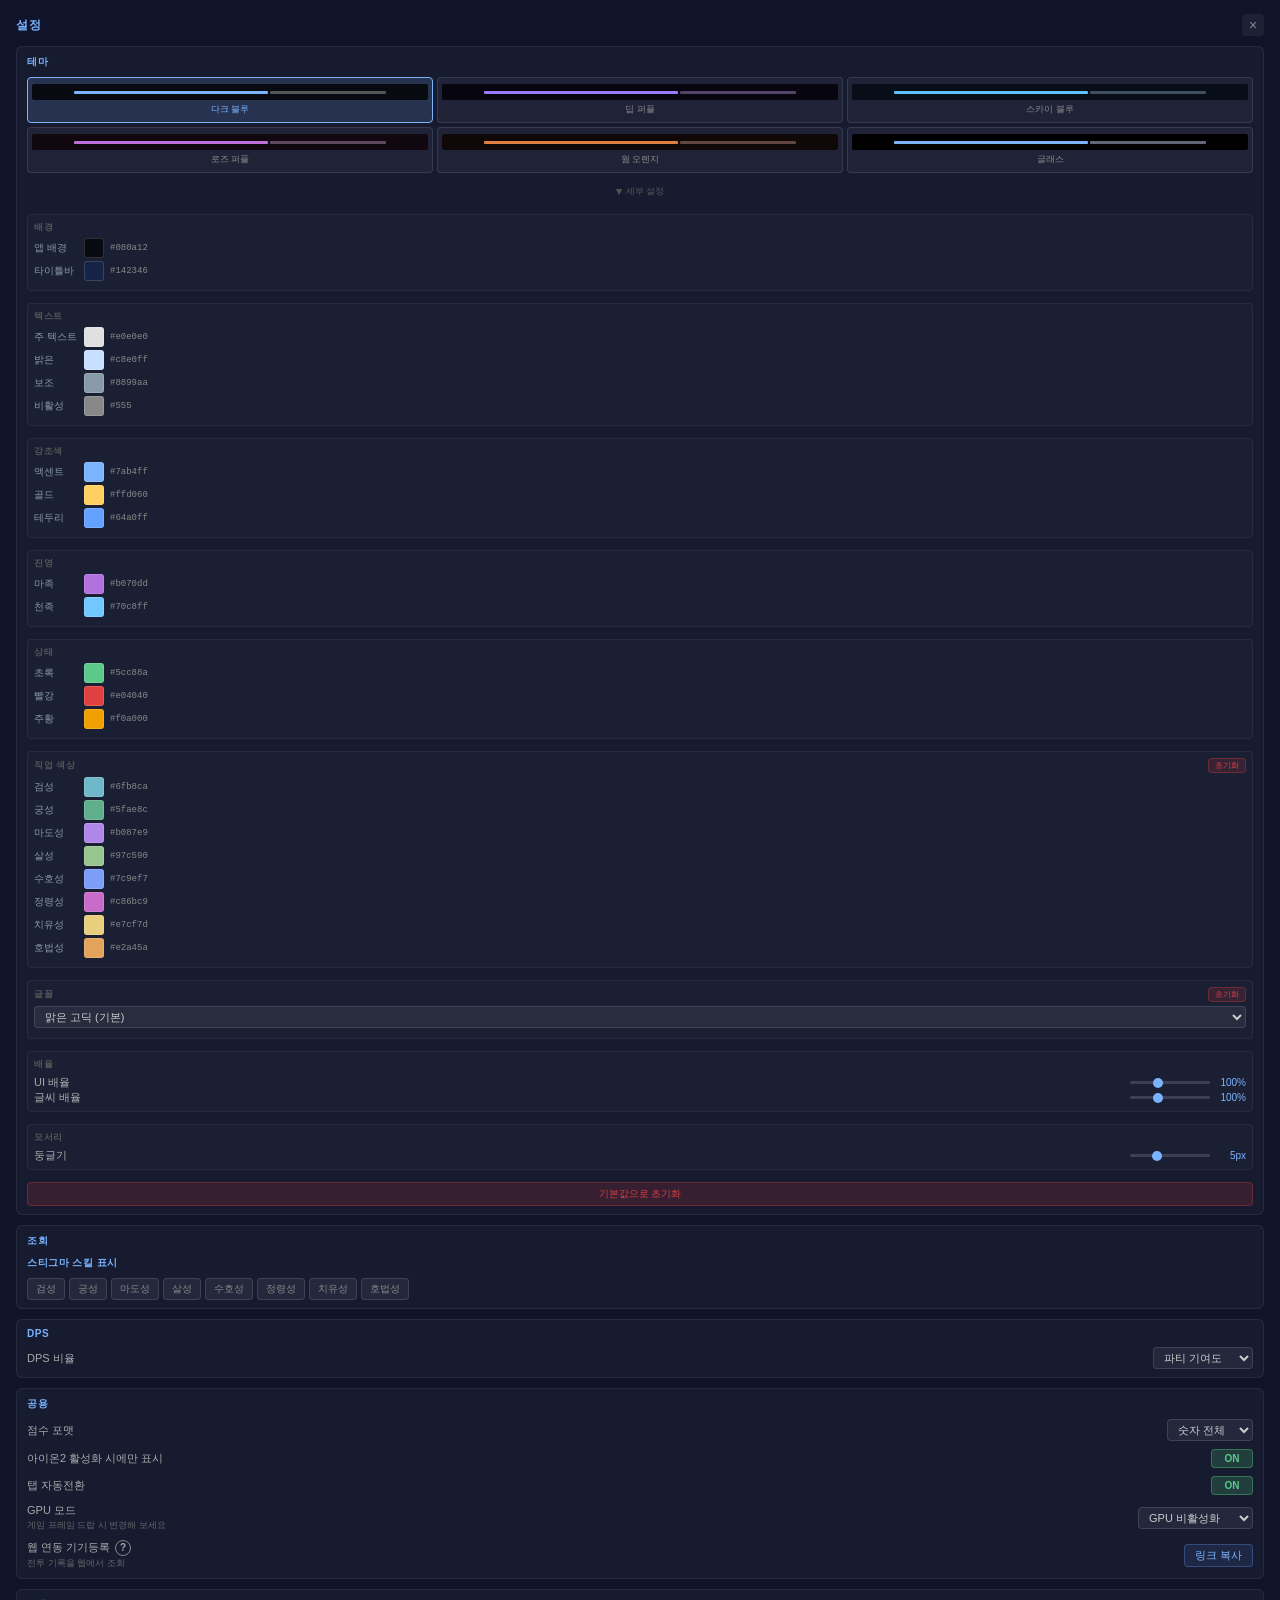
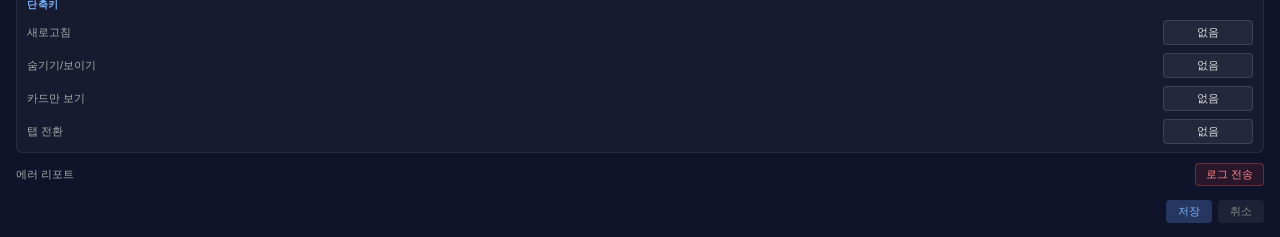
==== Aion2DPSViewer/settings.html @ 0a48ec15 "Initial commit: Aion2DPSViewer WinForms .NET 4.8 Aion 2 DPS Overlay Viewer converted from A2Viewer (" ====
<!DOCTYPE html>
<html>
<head>
<meta charset="utf-8">
<style>
@font-face { font-family: 'LINE Seed Sans KR'; font-weight: 400; src: url('https://a2viewer.local/fonts/LINESeedKR-Rg.woff2') format('woff2'); font-display: swap; }
@font-face { font-family: 'LINE Seed Sans KR'; font-weight: 700; src: url('https://a2viewer.local/fonts/LINESeedKR-Bd.woff2') format('woff2'); font-display: swap; }
@font-face { font-family: 'Orbit'; font-weight: 400; src: url('https://a2viewer.local/fonts/Orbit-Regular.woff2') format('woff2'); font-display: swap; }
@font-face { font-family: 'Gmarket Sans'; font-weight: 500; src: url('https://a2viewer.local/fonts/GmarketSans-Medium.woff2') format('woff2'); font-display: swap; }
@font-face { font-family: 'Gmarket Sans'; font-weight: 700; src: url('https://a2viewer.local/fonts/GmarketSans-Bold.woff2') format('woff2'); font-display: swap; }
* { margin: 0; padding: 0; box-sizing: border-box; }
html { font-size: 11px; }
body {
  font-family: 'Segoe UI', 'Malgun Gothic', sans-serif;
  font-size: 1rem;
  color: #ccc;
  background: #10142a;
  overflow-y: auto;
  overflow-x: hidden;
  user-select: none;
}
body::-webkit-scrollbar { width: 3px; }
body::-webkit-scrollbar-track { background: transparent; }
body::-webkit-scrollbar-thumb { background: rgba(100,160,255,0.25); border-radius: 2px; }

.container {
  padding: 14px 16px;
  display: flex;
  flex-direction: column;
  gap: 10px;
  min-height: 100vh;
}
.title-bar {
  display: flex;
  justify-content: space-between;
  align-items: center;
}
.title {
  font-size: 12px;
  font-weight: bold;
  color: #7ab4ff;
  letter-spacing: 1px;
}
.close-btn {
  width: 22px; height: 22px;
  border: none; border-radius: 4px;
  background: rgba(255,255,255,0.06);
  color: #888; font-size: 14px; line-height: 1;
  cursor: pointer; display: flex; align-items: center; justify-content: center;
}
.close-btn:hover { background: rgba(224,64,64,0.3); color: #e04040; }
.section {
  background: rgba(255, 255, 255, 0.03);
  border: 1px solid rgba(255, 255, 255, 0.07);
  border-radius: 6px;
  padding: 8px 10px;
  display: flex;
  flex-direction: column;
  gap: 8px;
}
.section-title {
  font-size: 10px;
  font-weight: bold;
  color: #7ab4ff;
  letter-spacing: 0.5px;
}
.row {
  display: flex;
  align-items: center;
  justify-content: space-between;
  gap: 8px;
}
.row label {
  font-size: 11px;
  color: #aaa;
  flex: 1;
  min-width: 0;
}
.hint {
  display: block;
  font-size: 9px;
  color: #666;
  margin-top: 1px;
}
select {
  background: rgba(255, 255, 255, 0.06);
  border: 1px solid rgba(255, 255, 255, 0.12);
  color: #ccc;
  font-size: 11px;
  padding: 3px 6px;
  border-radius: 4px;
  cursor: pointer;
  outline: none;
}
select option {
  background: #1e1e2e;
  color: #ccc;
}
.toggle-btn {
  background: rgba(255, 255, 255, 0.06);
  border: 1px solid rgba(255, 255, 255, 0.12);
  color: #666;
  font-size: 10px;
  font-weight: bold;
  padding: 3px 10px;
  border-radius: 4px;
  cursor: pointer;
  min-width: 42px;
  text-align: center;
  transition: all 0.15s;
}
.toggle-btn.on {
  background: rgba(80, 200, 120, 0.2);
  border-color: rgba(80, 200, 120, 0.4);
  color: #5cc88a;
}
.shortcut-btn {
  background: rgba(255, 255, 255, 0.06);
  border: 1px solid rgba(255, 255, 255, 0.12);
  color: #ddd;
  font-size: 11px;
  padding: 4px 10px;
  border-radius: 4px;
  cursor: pointer;
  min-width: 90px;
  text-align: center;
  transition: border-color 0.15s;
}
.shortcut-btn:hover { border-color: rgba(100, 160, 255, 0.4); }
.shortcut-btn.recording {
  border-color: #ffd060;
  color: #ffd060;
  animation: pulse 1s infinite;
}
@keyframes pulse {
  0%, 100% { opacity: 1; }
  50% { opacity: 0.6; }
}
.job-buttons {
  display: flex;
  flex-wrap: wrap;
  gap: 4px;
}
.job-btn {
  background: rgba(255, 255, 255, 0.06);
  border: 1px solid rgba(255, 255, 255, 0.12);
  color: #888;
  font-size: 10px;
  padding: 3px 8px;
  border-radius: 4px;
  cursor: pointer;
  transition: all 0.15s;
  position: relative;
}
.job-btn:hover { border-color: rgba(100, 160, 255, 0.3); color: #aaa; }
.job-btn.active { border-color: rgba(100, 160, 255, 0.5); color: #7ab4ff; background: rgba(100, 160, 255, 0.1); }
.job-btn.has-tracked { color: #aaa; }
.job-btn-count {
  font-size: 8px;
  background: rgba(100, 160, 255, 0.3);
  color: #7ab4ff;
  border-radius: 6px;
  padding: 0 4px;
  margin-left: 3px;
  font-weight: bold;
}
.modal-overlay {
  position: fixed;
  top: 0; left: 0; right: 0; bottom: 0;
  background: rgba(0, 0, 0, 0.6);
  display: flex;
  align-items: center;
  justify-content: center;
  z-index: 200;
}
.modal-overlay.hidden { display: none; }
.modal {
  background: #1a1a2e;
  border: 1px solid rgba(100, 160, 255, 0.25);
  border-radius: 8px;
  padding: 14px 16px;
  width: 260px;
  display: flex;
  flex-direction: column;
  gap: 10px;
}
.modal.report-modal {
  border-color: rgba(255, 100, 100, 0.25);
}
.modal-header {
  display: flex;
  align-items: center;
  justify-content: space-between;
}
.modal-title {
  font-size: 13px;
  font-weight: 600;
  color: #7ab4ff;
}
.modal.report-modal .modal-title { color: #f88; }
.modal-actions-top {
  display: flex;
  gap: 4px;
}
.skill-select-btn {
  background: rgba(255, 255, 255, 0.06);
  border: 1px solid rgba(255, 255, 255, 0.1);
  color: #888;
  font-size: 9px;
  padding: 1px 6px;
  border-radius: 3px;
  cursor: pointer;
  transition: all 0.15s;
}
.skill-select-btn:hover { border-color: rgba(100, 160, 255, 0.3); color: #aaa; }
.skill-list {
  display: flex;
  flex-direction: column;
  gap: 3px;
  max-height: 200px;
  overflow-y: auto;
}
.skill-list::-webkit-scrollbar { width: 3px; }
.skill-list::-webkit-scrollbar-thumb { background: rgba(100,160,255,0.25); border-radius: 2px; }
.skill-empty {
  font-size: 9px;
  color: #555;
  text-align: center;
  padding: 6px 0;
}
.skill-checkbox {
  display: flex;
  align-items: center;
  gap: 6px;
  font-size: 10px;
  color: #aaa;
  cursor: pointer;
}
.skill-checkbox input[type="checkbox"] {
  width: 12px;
  height: 12px;
  accent-color: #7ab4ff;
  cursor: pointer;
}
.modal-actions {
  display: flex;
  justify-content: flex-end;
  gap: 8px;
}
.modal-close-btn {
  padding: 5px 14px;
  border: 1px solid rgba(100, 160, 255, 0.2);
  border-radius: 4px;
  background: rgba(100, 160, 255, 0.1);
  color: #7ab4ff;
  font-size: 11px;
  cursor: pointer;
  transition: all 0.15s;
}
.modal-close-btn:hover { background: rgba(100, 160, 255, 0.2); color: #9ac4ff; }
.report-textarea {
  width: 100%;
  padding: 8px;
  border: 1px solid rgba(255, 255, 255, 0.15);
  border-radius: 4px;
  background: rgba(0, 0, 0, 0.3);
  color: #ccc;
  font-size: 11px;
  font-family: inherit;
  resize: vertical;
  min-height: 60px;
  max-height: 120px;
  box-sizing: border-box;
}
.report-textarea::placeholder { color: #666; }
.report-textarea:focus { outline: none; border-color: rgba(255, 100, 100, 0.4); }
.report-send-btn {
  padding: 5px 14px;
  border: 1px solid rgba(255, 100, 100, 0.3);
  border-radius: 4px;
  background: rgba(255, 60, 60, 0.15);
  color: #f88;
  font-size: 11px;
  cursor: pointer;
  transition: all 0.15s;
}
.report-send-btn:hover { background: rgba(255, 60, 60, 0.3); color: #faa; }
.report-send-btn:disabled { opacity: 0.5; cursor: default; }
.report-cancel-btn {
  padding: 5px 14px;
  border: 1px solid rgba(255, 255, 255, 0.1);
  border-radius: 4px;
  background: rgba(255, 255, 255, 0.05);
  color: #888;
  font-size: 11px;
  cursor: pointer;
  transition: all 0.15s;
}
.report-cancel-btn:hover { background: rgba(255, 255, 255, 0.12); color: #aaa; }
.report-btn {
  padding: 3px 10px;
  border: 1px solid rgba(255, 100, 100, 0.3);
  border-radius: 4px;
  background: rgba(255, 60, 60, 0.1);
  color: #f88;
  font-size: 11px;
  cursor: pointer;
  transition: all 0.15s;
}
.report-btn:hover { background: rgba(255, 60, 60, 0.25); color: #faa; }
.link-btn {
  padding: 3px 10px;
  border: 1px solid rgba(100, 160, 255, 0.3);
  border-radius: 4px;
  background: rgba(100, 160, 255, 0.1);
  color: #7ab4ff;
  font-size: 11px;
  cursor: pointer;
  transition: all 0.15s;
}
.link-btn:hover { background: rgba(100, 160, 255, 0.2); }
.guide-btn {
  display: inline-flex;
  align-items: center;
  justify-content: center;
  width: 16px;
  height: 16px;
  border-radius: 50%;
  border: 1px solid #888;
  background: transparent;
  color: #aaa;
  font-size: 10px;
  font-weight: bold;
  cursor: pointer;
  margin-left: 5px;
  padding: 0;
  line-height: 1;
  vertical-align: middle;
}
.guide-btn:hover { color: #ccc; border-color: #aaa; }
.scale-control {
  display: flex;
  align-items: center;
  gap: 6px;
}
.scale-slider {
  -webkit-appearance: none;
  width: 80px;
  height: 3px;
  background: rgba(255,255,255,0.15);
  border-radius: 2px;
  outline: none;
  cursor: pointer;
}
.scale-slider::-webkit-slider-thumb {
  -webkit-appearance: none;
  width: 10px;
  height: 10px;
  border-radius: 50%;
  background: #7ab4ff;
  cursor: pointer;
}
.scale-slider::-webkit-slider-thumb:hover { background: #a0cbff; }
.scale-value {
  font-size: 10px;
  color: #7ab4ff;
  min-width: 30px;
  text-align: right;
}
/* ── 테마 ── */
.theme-grid { display: grid; grid-template-columns: repeat(3,1fr); gap: 4px; }
.theme-card {
  padding: 6px 4px; border-radius: 4px; cursor: pointer;
  border: 1px solid rgba(255,255,255,0.1);
  background: rgba(255,255,255,0.04);
  display: flex; flex-direction: column; align-items: center; gap: 3px;
  transition: all 0.15s;
}
.theme-card.active { border-color: #7ab4ff; background: rgba(122,180,255,0.15); }
.theme-preview {
  width: 100%; height: 16px; border-radius: 2px;
  display: flex; align-items: center; justify-content: center; gap: 2px; padding: 0 4px;
}
.theme-name { font-size: 9px; }
.theme-detail-toggle {
  width: 100%; padding: 4px 0; background: none; border: none;
  color: #555; font-size: 9px; cursor: pointer;
  display: flex; align-items: center; justify-content: center; gap: 4px;
}
.theme-detail { display: flex; flex-direction: column; gap: 6px; margin-top: 4px; }
.theme-detail.hidden { display: none; }
.theme-sub {
  background: rgba(255,255,255,0.02); border: 1px solid rgba(255,255,255,0.05);
  border-radius: 4px; padding: 6px 6px; margin-bottom: 6px;
}
.theme-sub-title { font-size: 9px; color: #555; font-weight: 600; margin-bottom: 4px; text-transform: uppercase; letter-spacing: 0.5px; }
.color-row { display: flex; align-items: center; gap: 6px; margin-bottom: 3px; }
.color-row .cr-label { font-size: 10px; color: #8899aa; min-width: 44px; flex-shrink: 0; }
.cr-swatch {
  width: 20px; height: 20px; border: 1px solid rgba(255,255,255,0.15);
  border-radius: 3px; cursor: pointer; flex-shrink: 0;
}
.color-row .cr-hex {
  flex: 1; min-width: 0; font-size: 9px; font-family: monospace;
  color: #888; overflow: hidden; text-overflow: ellipsis; white-space: nowrap;
}
/* 커스텀 컬러피커 모달 */
.cp-overlay {
  position: fixed; inset: 0; z-index: 10000;
  background: rgba(0,0,0,0.5); display: flex; align-items: center; justify-content: center;
}
.cp-modal {
  background: #1a1e30; border: 1px solid rgba(255,255,255,0.15);
  border-radius: 8px; padding: 12px; width: 220px;
}
.cp-sv-area {
  position: relative; width: 100%; height: 140px; border-radius: 4px; cursor: crosshair;
  margin-bottom: 8px; overflow: hidden;
}
.cp-sv-area .cp-white { position:absolute;inset:0;background:linear-gradient(to right,#fff,transparent); }
.cp-sv-area .cp-black { position:absolute;inset:0;background:linear-gradient(to top,#000,transparent); }
.cp-sv-cursor {
  position: absolute; width: 10px; height: 10px; border: 2px solid #fff;
  border-radius: 50%; box-shadow: 0 0 2px rgba(0,0,0,0.8);
  pointer-events: none; transform: translate(-50%,-50%);
}
.cp-hue-bar {
  width: 100%; height: 14px; border-radius: 3px; cursor: crosshair; margin-bottom: 8px;
  background: linear-gradient(to right,#f00,#ff0,#0f0,#0ff,#00f,#f0f,#f00);
}
.cp-hue-bar .cp-hue-cursor {
  position: relative; width: 4px; height: 100%; background: #fff;
  border: 1px solid #333; border-radius: 1px; pointer-events: none; top: 0;
}
.cp-bottom { display: flex; gap: 6px; align-items: center; margin-bottom: 8px; }
.cp-preview { width: 28px; height: 28px; border-radius: 4px; border: 1px solid rgba(255,255,255,0.15); flex-shrink: 0; }
.cp-hex {
  flex: 1; font-size: 12px; font-family: monospace; padding: 4px 6px;
  background: rgba(0,0,0,0.3); border: 1px solid rgba(255,255,255,0.1);
  border-radius: 4px; color: #ccc; outline: none;
}
.cp-actions { display: flex; gap: 6px; }
.cp-actions button { flex: 1; padding: 5px 0; border: none; border-radius: 4px; font-size: 11px; cursor: pointer; }
.cp-save { background: rgba(100,160,255,0.25); color: #7ab4ff; }
.cp-save:hover { background: rgba(100,160,255,0.4); }
.cp-cancel { background: rgba(255,255,255,0.06); color: #888; }
.cp-cancel:hover { background: rgba(255,255,255,0.12); }
.theme-reset-btn {
  padding: 4px 8px; font-size: 10px; cursor: pointer;
  background: rgba(224,64,64,0.15); border: 1px solid rgba(224,64,64,0.3);
  border-radius: 4px; color: #e04040;
}
.actions {
  display: flex;
  gap: 6px;
  justify-content: flex-end;
  margin-top: 4px;
}
.save-btn {
  font-size: 11px;
  padding: 4px 12px;
  border-radius: 4px;
  border: none;
  cursor: pointer;
  background: rgba(100, 160, 255, 0.25);
  color: #7ab4ff;
}
.save-btn:hover { background: rgba(100, 160, 255, 0.4); }
.cancel-btn {
  font-size: 11px;
  padding: 4px 12px;
  border-radius: 4px;
  border: none;
  cursor: pointer;
  background: rgba(255, 255, 255, 0.06);
  color: #888;
}
.cancel-btn:hover { background: rgba(255, 255, 255, 0.12); color: #aaa; }
</style>
</head>
<body>
<div class="container">
  <div class="title-bar">
    <div class="title">설정</div>
    <button class="close-btn" onclick="cancel()" title="닫기">&times;</button>
  </div>

  <!-- 테마 -->
  <div class="section">
    <div class="section-title">테마</div>
    <div class="theme-grid" id="themeGrid"></div>
    <button class="theme-detail-toggle" onclick="toggleThemeDetail()">
      <span id="themeDetailArrow" style="font-size:8px;transform:rotate(90deg);display:inline-block">▶</span> 세부 설정
    </button>
    <div class="theme-detail" id="themeDetail"></div>
  </div>

  <!-- 조회 -->
  <div class="section">
    <div class="section-title">조회</div>
    <div class="section-title">스티그마 스킬 표시</div>
    <div class="job-buttons" id="jobButtons"></div>
  </div>

  <!-- DPS -->
  <div class="section">
    <div class="section-title">DPS</div>
    <div class="row">
      <label>DPS 비율</label>
      <select id="dpsPercentMode">
        <option value="party">파티 기여도</option>
        <option value="boss">보스 HP 대비</option>
      </select>
    </div>
  </div>

  <!-- 공용 -->
  <div class="section">
    <div class="section-title">공용</div>
    <div class="row">
      <label>점수 포맷</label>
      <select id="scoreFormat">
        <option value="full">숫자 전체</option>
        <option value="short">축약 (K/M)</option>
      </select>
    </div>
    <div class="row">
      <label>아이온2 활성화 시에만 표시</label>
      <button class="toggle-btn" id="overlayOnly" onclick="toggleOverlayOnly()">OFF</button>
    </div>
    <div class="row">
      <label>탭 자동전환</label>
      <button class="toggle-btn" id="autoTabSwitch" onclick="toggleAutoTab()">OFF</button>
    </div>
    <div class="row">
      <label>GPU 모드<span class="hint">게임 프레임 드랍 시 변경해 보세요</span></label>
      <select id="gpuMode" onchange="changeGpuMode(this.value)">
        <option value="off">GPU 비활성화</option>
        <option value="compositing-off">합성만 비활성화</option>
        <option value="on">GPU 가속 사용</option>
      </select>
    </div>
    <div class="row">
      <label>웹 연동 기기등록<button class="guide-btn" onclick="window.open('https://a2viewer.co.kr/guide','_blank')">?</button><span class="hint">전투 기록을 웹에서 조회</span></label>
      <button class="link-btn" id="copyLinkBtn" onclick="copyLink()">링크 복사</button>
    </div>
  </div>

  <!-- 단축키 -->
  <div class="section">
    <div class="section-title">단축키</div>
    <div class="row">
      <label>새로고침</label>
      <button class="shortcut-btn" id="shortcutRefresh" onclick="startRecording('refresh')">없음</button>
    </div>
    <div class="row">
      <label>숨기기/보이기</label>
      <button class="shortcut-btn" id="shortcutToggle" onclick="startRecording('toggle')">없음</button>
    </div>
    <div class="row">
      <label>카드만 보기</label>
      <button class="shortcut-btn" id="shortcutCompact" onclick="startRecording('compact')">없음</button>
    </div>
    <div class="row">
      <label>탭 전환</label>
      <button class="shortcut-btn" id="shortcutSwitchTab" onclick="startRecording('switchTab')">없음</button>
    </div>
  </div>

  <div class="row">
    <label>에러 리포트</label>
    <button class="report-btn" onclick="showReportModal()">로그 전송</button>
  </div>

  <div class="actions">
    <button class="save-btn" onclick="save()">저장</button>
    <button class="cancel-btn" onclick="cancel()">취소</button>
  </div>
</div>

<!-- 스킬 모달 -->
<div class="modal-overlay hidden" id="skillOverlay" onclick="closeSkillModal()">
  <div class="modal" onclick="event.stopPropagation()">
    <div class="modal-header">
      <div class="modal-title" id="skillModalTitle"></div>
      <div class="modal-actions-top" id="skillModalTopActions"></div>
    </div>
    <div class="skill-list" id="skillList"></div>
    <div class="modal-actions">
      <button class="modal-close-btn" onclick="closeSkillModal()">닫기</button>
    </div>
  </div>
</div>

<!-- 에러 리포트 모달 -->
<div class="modal-overlay hidden" id="reportOverlay" onclick="closeReportModal()">
  <div class="modal report-modal" onclick="event.stopPropagation()">
    <div class="modal-title">에러 리포트</div>
    <textarea class="report-textarea" id="reportText" placeholder="증상을 입력하세요 (선택사항)" rows="4"></textarea>
    <div class="modal-actions">
      <button class="report-send-btn" id="reportSendBtn" onclick="sendReport()">전송</button>
      <button class="report-cancel-btn" onclick="closeReportModal()">취소</button>
    </div>
  </div>
</div>

<script>
const MODIFIER_KEYS = new Set(['Control', 'Alt', 'Shift', 'Meta']);
const ALL_JOBS = ['검성','궁성','마도성','살성','수호성','정령성','치유성','호법성'];

// State
const S = window.__SETTINGS__ || {};
let state = {
  refresh: (S.shortcuts||{}).refresh || '',
  toggle: (S.shortcuts||{}).toggle || '',
  compact: (S.shortcuts||{}).compact || '',
  switchTab: (S.shortcuts||{}).switchTab || '',
  overlayOnly: S.overlayOnly ?? true,
  textScale: S.textScale ?? 100,
  fontScale: S.fontScale ?? 100,
  trackedSkills: S.trackedSkills ? JSON.parse(JSON.stringify(S.trackedSkills)) : {},
  autoTabSwitch: S.autoTabSwitch ?? true,
  uploaderId: S.uploaderId || '',
  dpsPercentMode: S.dpsPercentMode || 'party',
  scoreFormat: S.scoreFormat || 'full',
  dpsTimeMode: 'wallclock',
  gpuMode: S.gpuMode || 'off',
};
const knownDpSkills = S.knownDpSkills || {};
let recording = null;
let popupJob = null;

function msg(obj) {
  window.chrome.webview.postMessage(JSON.stringify(obj));
}

// Init UI
function init() {
  // selects
  document.getElementById('dpsPercentMode').value = state.dpsPercentMode;
  document.getElementById('scoreFormat').value = state.scoreFormat;

  // toggles
  updateToggle('overlayOnly', state.overlayOnly);
  updateToggle('autoTabSwitch', state.autoTabSwitch);
  document.getElementById('gpuMode').value = state.gpuMode;

  // scale — 테마 세부설정 패널에서 렌더링됨 (renderThemeDetail)

  // shortcuts
  updateShortcutBtn('shortcutRefresh', state.refresh);
  updateShortcutBtn('shortcutToggle', state.toggle);
  updateShortcutBtn('shortcutCompact', state.compact);
  updateShortcutBtn('shortcutSwitchTab', state.switchTab);

  // job buttons
  renderJobButtons();

  // event listeners
  document.getElementById('dpsPercentMode').onchange = function() { state.dpsPercentMode = this.value; };
  document.getElementById('scoreFormat').onchange = function() { state.scoreFormat = this.value; };
  // textScale/fontScale oninput — 테마 세부설정 패널에서 인라인 처리
}

function updateToggle(id, on) {
  var el = document.getElementById(id);
  el.textContent = on ? 'ON' : 'OFF';
  el.className = 'toggle-btn' + (on ? ' on' : '');
}

function toggleOverlayOnly() {
  state.overlayOnly = !state.overlayOnly;
  updateToggle('overlayOnly', state.overlayOnly);
}
function toggleAutoTab() {
  state.autoTabSwitch = !state.autoTabSwitch;
  updateToggle('autoTabSwitch', state.autoTabSwitch);
}
function changeGpuMode(val) {
  state.gpuMode = val;
}

function copyLink() {
  if (!state.uploaderId) return;
  var url = 'https://a2viewer.co.kr/link#uid=' + state.uploaderId;
  msg({type:'copy-to-clipboard', data: url});
  var btn = document.getElementById('copyLinkBtn');
  btn.textContent = '복사됨!';
  setTimeout(function() { btn.textContent = '링크 복사'; }, 2000);
}

// Shortcuts
function updateShortcutBtn(id, value) {
  var el = document.getElementById(id);
  el.textContent = value || '없음';
  el.className = 'shortcut-btn';
}

function startRecording(key) {
  if (recording === key) {
    recording = null;
    var map = {refresh:'shortcutRefresh', toggle:'shortcutToggle', compact:'shortcutCompact', switchTab:'shortcutSwitchTab'};
    var el = document.getElementById(map[key]);
    el.textContent = state[key] || '없음';
    el.className = 'shortcut-btn';
    msg({type:'resume-shortcuts'});
    return;
  }
  // stop previous
  if (recording) {
    var prevMap = {refresh:'shortcutRefresh', toggle:'shortcutToggle', compact:'shortcutCompact', switchTab:'shortcutSwitchTab'};
    var prev = document.getElementById(prevMap[recording]);
    prev.textContent = state[recording] || '없음';
    prev.className = 'shortcut-btn';
  }
  recording = key;
  msg({type:'suspend-shortcuts'});
  var map2 = {refresh:'shortcutRefresh', toggle:'shortcutToggle', compact:'shortcutCompact', switchTab:'shortcutSwitchTab'};
  var el2 = document.getElementById(map2[key]);
  el2.textContent = '키 입력… (ESC=해제)';
  el2.className = 'shortcut-btn recording';
}

document.addEventListener('keydown', function(e) {
  if (!recording) return;
  e.preventDefault();
  e.stopPropagation();

  if (e.key === 'Escape' && !e.ctrlKey && !e.altKey && !e.shiftKey) {
    state[recording] = '';
    var map = {refresh:'shortcutRefresh', toggle:'shortcutToggle', compact:'shortcutCompact', switchTab:'shortcutSwitchTab'};
    updateShortcutBtn(map[recording], '');
    recording = null;
    msg({type:'resume-shortcuts'});
    return;
  }

  if (MODIFIER_KEYS.has(e.key)) return;

  var parts = [];
  if (e.ctrlKey) parts.push('Ctrl');
  if (e.altKey) parts.push('Alt');
  if (e.shiftKey) parts.push('Shift');

  var key = e.key;
  if (key === ' ') key = 'Space';
  else if (key === 'Enter') key = 'Return';
  else if (key.startsWith('Arrow')) key = key.replace('Arrow', '');
  else if (key.length === 1) key = key.toUpperCase();
  parts.push(key);
  var accel = parts.join('+');

  state[recording] = accel;
  var map2 = {refresh:'shortcutRefresh', toggle:'shortcutToggle', compact:'shortcutCompact', switchTab:'shortcutSwitchTab'};
  updateShortcutBtn(map2[recording], accel);
  recording = null;
  msg({type:'resume-shortcuts'});
}, true);

// Job buttons & skill modal
function renderJobButtons() {
  var cont = document.getElementById('jobButtons');
  cont.innerHTML = '';
  ALL_JOBS.forEach(function(job) {
    var btn = document.createElement('button');
    var count = (state.trackedSkills[job] || []).length;
    btn.className = 'job-btn' + (count > 0 ? ' has-tracked' : '');
    btn.innerHTML = esc(job) + (count > 0 ? '<span class="job-btn-count">' + count + '</span>' : '');
    btn.onclick = function() { openSkillModal(job); };
    cont.appendChild(btn);
  });
}

function openSkillModal(job) {
  popupJob = job;
  document.getElementById('skillModalTitle').textContent = job + ' 스티그마';
  var skills = knownDpSkills[job] || [];
  var topActions = document.getElementById('skillModalTopActions');
  if (skills.length > 0) {
    topActions.innerHTML = '<button class="skill-select-btn" onclick="selectAll()">전체선택</button><button class="skill-select-btn" onclick="deselectAll()">전체해제</button>';
  } else {
    topActions.innerHTML = '';
  }
  renderSkillList();
  document.getElementById('skillOverlay').className = 'modal-overlay';
}

function closeSkillModal() {
  popupJob = null;
  document.getElementById('skillOverlay').className = 'modal-overlay hidden';
  renderJobButtons();
}

function renderSkillList() {
  var list = document.getElementById('skillList');
  var skills = knownDpSkills[popupJob] || [];
  if (skills.length === 0) {
    list.innerHTML = '<div class="skill-empty">해당 직업 캐릭터 조회 시 스킬이 자동 등록됩니다</div>';
    return;
  }
  var tracked = state.trackedSkills[popupJob] || [];
  list.innerHTML = '';
  skills.forEach(function(sk) {
    var lbl = document.createElement('label');
    lbl.className = 'skill-checkbox';
    var cb = document.createElement('input');
    cb.type = 'checkbox';
    cb.checked = tracked.indexOf(sk) >= 0;
    cb.addEventListener('change', function() { toggleSkill(sk); });
    var sp = document.createElement('span');
    sp.textContent = sk;
    lbl.appendChild(cb);
    lbl.appendChild(sp);
    list.appendChild(lbl);
  });
}

function toggleSkill(name) {
  if (!popupJob) return;
  var arr = state.trackedSkills[popupJob] || [];
  var idx = arr.indexOf(name);
  if (idx >= 0) arr.splice(idx, 1);
  else arr.push(name);
  state.trackedSkills[popupJob] = arr;
}

function selectAll() {
  if (!popupJob) return;
  state.trackedSkills[popupJob] = (knownDpSkills[popupJob] || []).slice();
  renderSkillList();
}
function deselectAll() {
  if (!popupJob) return;
  state.trackedSkills[popupJob] = [];
  renderSkillList();
}

// Report modal
function showReportModal() {
  document.getElementById('reportText').value = '';
  document.getElementById('reportSendBtn').textContent = '전송';
  document.getElementById('reportSendBtn').disabled = false;
  document.getElementById('reportOverlay').className = 'modal-overlay';
}
function closeReportModal() {
  document.getElementById('reportOverlay').className = 'modal-overlay hidden';
}
function sendReport() {
  var btn = document.getElementById('reportSendBtn');
  btn.textContent = '전송 중...';
  btn.disabled = true;
  var text = document.getElementById('reportText').value.trim();
  msg({type:'send-error-report', data: text || null});
  setTimeout(function() {
    btn.textContent = '전송 완료';
    setTimeout(function() { closeReportModal(); }, 1000);
  }, 1500);
}

// Save / Cancel
function save() {
  msg({
    type: 'settings-save',
    data: {
      refresh: state.refresh,
      toggle: state.toggle,
      compact: state.compact,
      switchTab: state.switchTab,
      overlayOnly: state.overlayOnly,
      textScale: state.textScale,
      fontScale: state.fontScale,
      trackedSkills: state.trackedSkills,
      showParty: true,
      showSelf: true,
      autoTabSwitch: state.autoTabSwitch,
      dpsPercentMode: state.dpsPercentMode,
      scoreFormat: state.scoreFormat,
      dpsTimeMode: state.dpsTimeMode,
      gpuMode: state.gpuMode,
    }
  });
}
function cancel() {
  msg({type:'settings-close'});
}

function esc(s) {
  var d = document.createElement('div');
  d.textContent = s;
  return d.innerHTML;
}

// ═══════════════════════════════════════════
// 테마 시스템
// ═══════════════════════════════════════════
var THEME_STORAGE = 'a2viewer-overlay-theme';
var THEME_PRESETS = {
  midnight: { name:'다크 블루', vars:{'--bg-app-rgb':'8, 10, 18','--bg-titlebar-rgb':'20, 35, 70','--accent':'#7ab4ff','--accent-dim':'#5a8abf','--accent-rgb':'122, 180, 255','--text-primary':'#e0e0e0','--text-bright':'#c8e0ff','--text-secondary':'#8899aa','--text-muted':'#555','--gold':'#ffd060','--gold-rgb':'255, 208, 96','--name-asmo':'#b070dd','--name-elyos':'#70c8ff','--border-accent-rgb':'100, 160, 255','--green':'#5cc88a','--green-rgb':'80, 200, 120','--red':'#e04040','--red-rgb':'224, 64, 64','--orange':'#f0a000','--border-radius':'5px'}},
  abyss: { name:'딥 퍼플', vars:{'--bg-app-rgb':'6, 5, 16','--bg-titlebar-rgb':'30, 20, 55','--accent':'#9b7aff','--accent-dim':'#7a5abf','--accent-rgb':'155, 122, 255','--text-primary':'#d8d0e8','--text-bright':'#d0c0f0','--text-secondary':'#8878aa','--text-muted':'#504568','--gold':'#e0c060','--gold-rgb':'224, 192, 96','--name-asmo':'#c080ee','--name-elyos':'#80a8ff','--border-accent-rgb':'120, 100, 220','--green':'#60c890','--green-rgb':'96, 200, 144','--red':'#d04050','--red-rgb':'208, 64, 80','--orange':'#d0a020','--border-radius':'5px'}},
  deva: { name:'스카이 블루', vars:{'--bg-app-rgb':'8, 14, 24','--bg-titlebar-rgb':'15, 30, 60','--accent':'#60c0ff','--accent-dim':'#4090c0','--accent-rgb':'96, 192, 255','--text-primary':'#d0e0f0','--text-bright':'#c0d8ff','--text-secondary':'#7090b0','--text-muted':'#405060','--gold':'#f0d060','--gold-rgb':'240, 208, 96','--name-asmo':'#a070c8','--name-elyos':'#80d0ff','--border-accent-rgb':'80, 150, 240','--green':'#50c880','--green-rgb':'80, 200, 128','--red':'#e05050','--red-rgb':'224, 80, 80','--orange':'#e0a030','--border-radius':'5px'}},
  asmodian: { name:'로즈 퍼플', vars:{'--bg-app-rgb':'16, 8, 14','--bg-titlebar-rgb':'40, 18, 35','--accent':'#c070dd','--accent-dim':'#9050a0','--accent-rgb':'192, 112, 221','--text-primary':'#e0d0e0','--text-bright':'#e0c8f0','--text-secondary':'#a080a0','--text-muted':'#604860','--gold':'#e0c060','--gold-rgb':'224, 192, 96','--name-asmo':'#d080f0','--name-elyos':'#70b0e0','--border-accent-rgb':'160, 100, 180','--green':'#60c880','--green-rgb':'96, 200, 128','--red':'#e04050','--red-rgb':'224, 64, 80','--orange':'#d09030','--border-radius':'5px'}},
  flame: { name:'웜 오렌지', vars:{'--bg-app-rgb':'16, 8, 6','--bg-titlebar-rgb':'50, 25, 15','--accent':'#e08040','--accent-dim':'#b06030','--accent-rgb':'224, 128, 64','--text-primary':'#f0e0d0','--text-bright':'#ffe0c0','--text-secondary':'#a08070','--text-muted':'#604840','--gold':'#ffc040','--gold-rgb':'255, 192, 64','--name-asmo':'#c080c0','--name-elyos':'#70b0d0','--border-accent-rgb':'200, 120, 60','--green':'#70c070','--green-rgb':'112, 192, 112','--red':'#e05040','--red-rgb':'224, 80, 64','--orange':'#f0a030','--border-radius':'5px'}},
  glass: { name:'글래스', vars:{'--bg-app-rgb':'0, 0, 0','--bg-titlebar-rgb':'0, 0, 0','--accent':'#7ab4ff','--accent-dim':'#5a8abf','--accent-rgb':'122, 180, 255','--text-primary':'#ffffff','--text-bright':'#e0f0ff','--text-secondary':'#a0a8b8','--text-muted':'#606878','--gold':'#ffd060','--gold-rgb':'255, 208, 96','--name-asmo':'#c080ee','--name-elyos':'#80d0ff','--border-accent-rgb':'100, 160, 255','--green':'#60d080','--green-rgb':'96, 208, 128','--red':'#f05050','--red-rgb':'240, 80, 80','--orange':'#f0a000','--border-radius':'8px'}}
};
var PRESET_KEYS = Object.keys(THEME_PRESETS);
var DEFAULT_JOB_COLORS = {'검성':'#6fb8ca','궁성':'#5fae8c','마도성':'#b087e9','살성':'#97c590','수호성':'#7c9ef7','정령성':'#c86bc9','치유성':'#e7cf7d','호법성':'#e2a45a'};
var FONT_OPTIONS = [
  {v:"'Malgun Gothic', 'Segoe UI', sans-serif", l:'맑은 고딕 (기본)'},
  {v:"'LINE Seed Sans KR', sans-serif", l:'LINE Seed Sans'},
  {v:"'Orbit', sans-serif", l:'Orbit'},
  {v:"'Gmarket Sans', sans-serif", l:'Gmarket Sans'},
  {v:"'Pretendard', 'Malgun Gothic', sans-serif", l:'Pretendard'},
  {v:"'Noto Sans KR', sans-serif", l:'Noto Sans KR'},
  {v:"system-ui, sans-serif", l:'시스템 기본'}
];
var PALETTE = [
  '#e04040','#e06040','#e08040','#e0a040','#e0c040','#e0e040',
  '#80e040','#40e040','#40e080','#40e0c0','#40c0e0','#4080e0',
  '#4040e0','#6040e0','#8040e0','#a040e0','#c040e0','#e040c0',
  '#ffffff','#cccccc','#999999','#666666','#333333','#000000',
  '#7ab4ff','#ffd060','#5cc88a','#b070dd','#70c8ff','#e2a45a'
];

var themeState = {preset:'midnight', customVars:{}, jobColors:JSON.parse(JSON.stringify(DEFAULT_JOB_COLORS)), fontFamily:FONT_OPTIONS[0].v};
// C#에서 주입한 __THEME__ 사용 (localStorage는 WebView2 인스턴스별로 분리되므로 사용 불가)
try { if(window.__THEME__) themeState = window.__THEME__; } catch(e){}

// 색상 유틸
function hexToRgb(h){h=h.replace('#','');return parseInt(h.substring(0,2),16)+', '+parseInt(h.substring(2,4),16)+', '+parseInt(h.substring(4,6),16);}
function rgbToHex(r){var p=r.split(',').map(function(s){return parseInt(s.trim())});return '#'+p.map(function(v){return v.toString(16).padStart(2,'0')}).join('');}
function hsvToHex(h,s,v){var c=v*s,x=c*(1-Math.abs((h/60)%2-1)),m=v-c,r1,g1,b1;if(h<60){r1=c;g1=x;b1=0}else if(h<120){r1=x;g1=c;b1=0}else if(h<180){r1=0;g1=c;b1=x}else if(h<240){r1=0;g1=x;b1=c}else if(h<300){r1=x;g1=0;b1=c}else{r1=c;g1=0;b1=x}function toH(n){return Math.round((n+m)*255).toString(16).padStart(2,'0')}return '#'+toH(r1)+toH(g1)+toH(b1);}
function hexToHsv(hex){var h=hex.replace('#',''),r=parseInt(h.substring(0,2),16)/255,g=parseInt(h.substring(2,4),16)/255,b=parseInt(h.substring(4,6),16)/255,mx=Math.max(r,g,b),mn=Math.min(r,g,b),d=mx-mn,hu=0;if(d!==0){if(mx===r)hu=60*(((g-b)/d)%6);else if(mx===g)hu=60*((b-r)/d+2);else hu=60*((r-g)/d+4);}if(hu<0)hu+=360;return[hu,mx===0?0:d/mx,mx];}

function saveThemeState(){try{localStorage.setItem(THEME_STORAGE,JSON.stringify(themeState));}catch(e){}}
function previewScale(){msg({type:'preview-scale',data:{textScale:state.textScale,fontScale:state.fontScale}});}
function applyThemeToOverlay(){try{msg({type:'theme-changed',data:themeState});}catch(e){}}

function setThemePreset(key){
  try{
    themeState.preset=key;
    themeState.customVars={};
    themeState.jobColors=JSON.parse(JSON.stringify(DEFAULT_JOB_COLORS));
    themeState.fontFamily=FONT_OPTIONS[0].v;
    saveThemeState();
    renderThemeGrid();
    if(themeDetailOpen) renderThemeDetail();
    applyThemeToOverlay();
  }catch(e){console.error('setThemePreset error',e);}
}

function resetJobColors(){
  themeState.jobColors=JSON.parse(JSON.stringify(DEFAULT_JOB_COLORS));
  saveThemeState(); if(themeDetailOpen) renderThemeDetail(); applyThemeToOverlay();
}
function resetFont(){
  themeState.fontFamily=FONT_OPTIONS[0].v;
  saveThemeState(); if(themeDetailOpen) renderThemeDetail(); applyThemeToOverlay();
}

function setThemeVar(varName,hex){
  try{
    if(varName==='--accent'){
      var rgb=hexToRgb(hex);var parts=rgb.split(',').map(function(s){return Math.max(0,parseInt(s.trim())-40)});
      var dim='#'+parts.map(function(v){return v.toString(16).padStart(2,'0')}).join('');
      Object.assign(themeState.customVars,{'--accent':hex,'--accent-rgb':rgb,'--accent-dim':dim});
    } else if(varName==='--bg-app-rgb'||varName==='--bg-titlebar-rgb'||varName==='--border-accent-rgb'){
      themeState.customVars[varName]=hexToRgb(hex);
    } else if(varName==='--green'||varName==='--red'||varName==='--gold'){
      themeState.customVars[varName]=hex;themeState.customVars[varName+'-rgb']=hexToRgb(hex);
    } else {
      themeState.customVars[varName]=hex;
    }
    saveThemeState(); renderThemeGrid(); applyThemeToOverlay();
  }catch(e){console.error('setThemeVar error',e);}
}

function getActiveVars(){
  var base=(THEME_PRESETS[themeState.preset]||THEME_PRESETS.midnight).vars;
  return Object.assign({},base,themeState.customVars||{});
}

// 프리셋 그리드 — 인라인 onclick 사용
function renderThemeGrid(){
  var cont=document.getElementById('themeGrid');
  var html='';
  PRESET_KEYS.forEach(function(key){
    var p=THEME_PRESETS[key];
    var a=themeState.preset===key;
    var hasCustom = a && Object.keys(themeState.customVars||{}).length > 0;
    html+='<button class="theme-card'+(a?' active':'')+'" onclick="setThemePreset(\''+key+'\')">'
      +'<div class="theme-preview" style="background:rgb('+p.vars['--bg-app-rgb']+')">'
      +'<div style="width:50%;height:3px;border-radius:1px;background:'+p.vars['--accent']+'"></div>'
      +'<div style="width:30%;height:3px;border-radius:1px;background:'+p.vars['--text-muted']+'"></div>'
      +'</div><span class="theme-name" style="color:'+(a?'#7ab4ff':'#888')+'">'+p.name+(hasCustom?' *':'')+'</span>'
      +'</button>';
  });
  cont.innerHTML=html;
}

var themeDetailOpen = true;
function toggleThemeDetail(){
  themeDetailOpen=!themeDetailOpen;
  var el=document.getElementById('themeDetail');
  el.className=themeDetailOpen?'theme-detail':'theme-detail hidden';
  document.getElementById('themeDetailArrow').style.transform=themeDetailOpen?'rotate(90deg)':'none';
  if(themeDetailOpen) renderThemeDetail();
}

function renderThemeDetail(){
  var cont=document.getElementById('themeDetail');
  var av=getActiveVars();
  var bgHex=rgbToHex(av['--bg-app-rgb']),tbHex=rgbToHex(av['--bg-titlebar-rgb']),borderHex=rgbToHex(av['--border-accent-rgb']);
  var radius=parseInt(av['--border-radius'])||5;

  var html='';
  html+='<div class="theme-sub"><div class="theme-sub-title">배경</div>';
  html+=colorRowHtml('앱 배경','--bg-app-rgb',bgHex);
  html+=colorRowHtml('타이틀바','--bg-titlebar-rgb',tbHex);
  html+='</div>';
  html+='<div class="theme-sub"><div class="theme-sub-title">텍스트</div>';
  html+=colorRowHtml('주 텍스트','--text-primary',av['--text-primary']);
  html+=colorRowHtml('밝은','--text-bright',av['--text-bright']);
  html+=colorRowHtml('보조','--text-secondary',av['--text-secondary']);
  html+=colorRowHtml('비활성','--text-muted',av['--text-muted']);
  html+='</div>';
  html+='<div class="theme-sub"><div class="theme-sub-title">강조색</div>';
  html+=colorRowHtml('액센트','--accent',av['--accent']);
  html+=colorRowHtml('골드','--gold',av['--gold']);
  html+=colorRowHtml('테두리','--border-accent-rgb',borderHex);
  html+='</div>';
  html+='<div class="theme-sub"><div class="theme-sub-title">진영</div>';
  html+=colorRowHtml('마족','--name-asmo',av['--name-asmo']);
  html+=colorRowHtml('천족','--name-elyos',av['--name-elyos']);
  html+='</div>';
  html+='<div class="theme-sub"><div class="theme-sub-title">상태</div>';
  html+=colorRowHtml('초록','--green',av['--green']);
  html+=colorRowHtml('빨강','--red',av['--red']);
  html+=colorRowHtml('주황','--orange',av['--orange']);
  html+='</div>';
  html+='<div class="theme-sub"><div style="display:flex;justify-content:space-between;align-items:center;margin-bottom:4px"><div class="theme-sub-title" style="margin-bottom:0">직업 색상</div><button class="theme-reset-btn" style="font-size:8px;padding:1px 6px" onclick="resetJobColors()">초기화</button></div>';
  ALL_JOBS.forEach(function(job){
    html+=colorRowHtml(job,'job:'+job,themeState.jobColors[job]||DEFAULT_JOB_COLORS[job]);
  });
  html+='</div>';
  html+='<div class="theme-sub"><div style="display:flex;justify-content:space-between;align-items:center;margin-bottom:4px"><div class="theme-sub-title" style="margin-bottom:0">글꼴</div><button class="theme-reset-btn" style="font-size:8px;padding:1px 6px" onclick="resetFont()">초기화</button></div>';
  html+='<select style="width:100%;margin-bottom:4px" onchange="themeState.fontFamily=this.value;saveThemeState();applyThemeToOverlay()">';
  FONT_OPTIONS.forEach(function(f){
    html+='<option value="'+esc(f.v)+'"'+(themeState.fontFamily===f.v?' selected':'')+'>'+esc(f.l)+'</option>';
  });
  html+='</select>';
  html+='</div>';
  html+='<div class="theme-sub"><div class="theme-sub-title">배율</div>';
  html+='<div class="row"><label>UI 배율</label><div class="scale-control">'
    +'<input type="range" class="scale-slider" id="textScaleTheme" min="50" max="200" step="10" value="'+state.textScale+'" oninput="state.textScale=Number(this.value);this.nextElementSibling.textContent=this.value+\'%\';previewScale()">'
    +'<span class="scale-value">'+state.textScale+'%</span></div></div>';
  html+='<div class="row"><label>글씨 배율</label><div class="scale-control">'
    +'<input type="range" class="scale-slider" id="fontScaleTheme" min="50" max="200" step="10" value="'+state.fontScale+'" oninput="state.fontScale=Number(this.value);this.nextElementSibling.textContent=this.value+\'%\';previewScale()">'
    +'<span class="scale-value">'+state.fontScale+'%</span></div></div>';
  html+='</div>';
  html+='<div class="theme-sub"><div class="theme-sub-title">모서리</div>';
  html+='<div class="row"><label>둥글기</label><div class="scale-control">'
    +'<input type="range" class="scale-slider" min="0" max="16" step="1" value="'+radius+'" oninput="setThemeVar(\'--border-radius\',this.value+\'px\');this.nextElementSibling.textContent=this.value+\'px\'">'
    +'<span class="scale-value">'+radius+'px</span></div></div>';
  html+='</div>';
  html+='<button class="theme-reset-btn" onclick="resetTheme()">기본값으로 초기화</button>';

  cont.innerHTML=html;
}

// ── 커스텀 컬러 피커 (SV + Hue + 저장/취소) ──
var cp = { varName:'', hue:0, sat:1, val:1, origHex:'', el:null };

function colorRowHtml(label,varName,value){
  var isHex=/^#[0-9a-fA-F]{6}$/i.test(value);
  var color=isHex?value:'#888888';
  var safeVar=varName.replace(/'/g,"\\'");
  return '<div class="color-row">'
    +'<span class="cr-label">'+esc(label)+'</span>'
    +'<span class="cr-swatch" style="background:'+color+'" onclick="cpOpen(this,\''+safeVar+'\',\''+color+'\')"></span>'
    +'<span class="cr-hex">'+esc(value)+'</span>'
    +'</div>';
}

// --- HSV ↔ HEX 변환 ---
function hsv2rgb(h,s,v){
  var c=v*s,x=c*(1-Math.abs((h/60)%2-1)),m=v-c,r,g,b;
  if(h<60){r=c;g=x;b=0;}else if(h<120){r=x;g=c;b=0;}else if(h<180){r=0;g=c;b=x;}
  else if(h<240){r=0;g=x;b=c;}else if(h<300){r=x;g=0;b=c;}else{r=c;g=0;b=x;}
  return [Math.round((r+m)*255),Math.round((g+m)*255),Math.round((b+m)*255)];
}
function rgb2hsv(r,g,b){
  r/=255;g/=255;b/=255;
  var mx=Math.max(r,g,b),mn=Math.min(r,g,b),d=mx-mn,h=0,s=mx?d/mx:0,v=mx;
  if(d){if(mx===r)h=((g-b)/d+6)%6;else if(mx===g)h=(b-r)/d+2;else h=(r-g)/d+4;h*=60;}
  return [h,s,v];
}
function hex2hsv(hex){
  var r=parseInt(hex.slice(1,3),16),g=parseInt(hex.slice(3,5),16),b=parseInt(hex.slice(5,7),16);
  return rgb2hsv(r,g,b);
}
function hsv2hex(h,s,v){
  var rgb=hsv2rgb(h,s,v);
  return '#'+rgb.map(function(c){return ('0'+c.toString(16)).slice(-2);}).join('');
}
function cpCurrentHex(){ return hsv2hex(cp.hue,cp.sat,cp.val); }

// --- 모달 열기 ---
function cpOpen(swatchEl,varName,hex){
  cp.varName=varName; cp.origHex=hex; cp.el=swatchEl;
  var hsv=hex2hsv(hex); cp.hue=hsv[0]; cp.sat=hsv[1]; cp.val=hsv[2];

  var ov=document.createElement('div');
  ov.className='cp-overlay'; ov.id='cpOverlay';

  var m=document.createElement('div');
  m.className='cp-modal'; m.onclick=function(e){e.stopPropagation();};
  m.innerHTML=
    '<div class="cp-sv-area" id="cpSV">'
      +'<div class="cp-white"></div><div class="cp-black"></div>'
      +'<div class="cp-sv-cursor" id="cpSVCursor"></div>'
    +'</div>'
    +'<div class="cp-hue-bar" id="cpHue"><div class="cp-hue-cursor" id="cpHueCursor"></div></div>'
    +'<div class="cp-bottom">'
      +'<div class="cp-preview" id="cpPreview"></div>'
      +'<input class="cp-hex" id="cpHex" maxlength="7" spellcheck="false">'
    +'</div>'
    +'<div class="cp-actions">'
      +'<button class="cp-save" onclick="cpSave()">저장</button>'
      +'<button class="cp-cancel" onclick="cpClose()">취소</button>'
    +'</div>';
  ov.appendChild(m);
  document.body.appendChild(ov);
  cpRender();
  cpBindDrag();
}

function cpRender(){
  var hex=cpCurrentHex();
  var hueColor=hsv2hex(cp.hue,1,1);
  document.getElementById('cpSV').style.background=hueColor;
  var svArea=document.getElementById('cpSV');
  var cur=document.getElementById('cpSVCursor');
  cur.style.left=(cp.sat*100)+'%';
  cur.style.top=((1-cp.val)*100)+'%';
  var hueBar=document.getElementById('cpHue');
  var hCur=document.getElementById('cpHueCursor');
  hCur.style.left=(cp.hue/360*100)+'%';
  document.getElementById('cpPreview').style.background=hex;
  document.getElementById('cpHex').value=hex;
}

// --- 드래그 ---
function cpBindDrag(){
  var svArea=document.getElementById('cpSV');
  var hueBar=document.getElementById('cpHue');

  function svMove(e){
    var r=svArea.getBoundingClientRect();
    cp.sat=Math.max(0,Math.min(1,(e.clientX-r.left)/r.width));
    cp.val=Math.max(0,Math.min(1,1-(e.clientY-r.top)/r.height));
    cpRender();
  }
  svArea.onmousedown=function(e){e.preventDefault();svMove(e);
    document.onmousemove=svMove;document.onmouseup=function(){document.onmousemove=null;document.onmouseup=null;};
  };

  function hueMove(e){
    var r=hueBar.getBoundingClientRect();
    cp.hue=Math.max(0,Math.min(359,(e.clientX-r.left)/r.width*360));
    cpRender();
  }
  hueBar.onmousedown=function(e){e.preventDefault();hueMove(e);
    document.onmousemove=hueMove;document.onmouseup=function(){document.onmousemove=null;document.onmouseup=null;};
  };

  document.getElementById('cpHex').oninput=function(){
    var v=this.value;
    if(/^#[0-9a-fA-F]{6}$/i.test(v)){
      var hsv=hex2hsv(v);cp.hue=hsv[0];cp.sat=hsv[1];cp.val=hsv[2];cpRender();
    }
  };
}

// --- 저장/닫기 ---
function cpSave(){
  var hex=cpCurrentHex();
  // 스와치 + hex 텍스트 업데이트
  if(cp.el){
    cp.el.style.background=hex;
    var hexSpan=cp.el.nextElementSibling;
    if(hexSpan) hexSpan.textContent=hex;
  }
  // 테마 적용
  try{
    if(cp.varName.indexOf('job:')===0){
      themeState.jobColors[cp.varName.substring(4)]=hex;
      saveThemeState();applyThemeToOverlay();
    } else {
      setThemeVar(cp.varName,hex);
    }
  }catch(e){console.error('cpSave error',e);}
  cpClose();
}

function cpClose(){
  var ov=document.getElementById('cpOverlay');
  if(ov) ov.remove();
  document.onmousemove=null;document.onmouseup=null;
}

function resetTheme(){
  themeState={preset:'midnight',customVars:{},jobColors:JSON.parse(JSON.stringify(DEFAULT_JOB_COLORS)),fontFamily:FONT_OPTIONS[0].v};
  saveThemeState(); renderThemeGrid(); if(themeDetailOpen) renderThemeDetail(); applyThemeToOverlay();
}

// ── 엣지 리사이즈 ──
var _resizing = false;
var EDGE = 6;
document.addEventListener('mousedown', function(e) {
  var w = document.documentElement.clientWidth;
  var h = document.documentElement.clientHeight;
  var dirs = [];
  if (e.clientX < EDGE) dirs.push('left');
  if (e.clientX > w - EDGE) dirs.push('right');
  if (e.clientY < EDGE) dirs.push('top');
  if (e.clientY > h - EDGE) dirs.push('bottom');
  if (dirs.length > 0) {
    e.preventDefault();
    _resizing = true;
    msg({type:'resize-start', data: dirs.join('-')});
  }
});
window.addEventListener('mouseup', function() {
  if (_resizing) { _resizing = false; msg({type:'mouse-up'}); }
});
document.addEventListener('mousemove', function(e) {
  if (_resizing) return;
  var w = document.documentElement.clientWidth;
  var h = document.documentElement.clientHeight;
  var l = e.clientX < EDGE, r = e.clientX > w - EDGE;
  var t = e.clientY < EDGE, b = e.clientY > h - EDGE;
  var c = '';
  if ((t&&l)||(b&&r)) c='nwse-resize';
  else if ((t&&r)||(b&&l)) c='nesw-resize';
  else if (l||r) c='ew-resize';
  else if (t||b) c='ns-resize';
  document.body.style.cursor = c;
});

init();
renderThemeGrid();
renderThemeDetail();
</script>
</body>
</html>
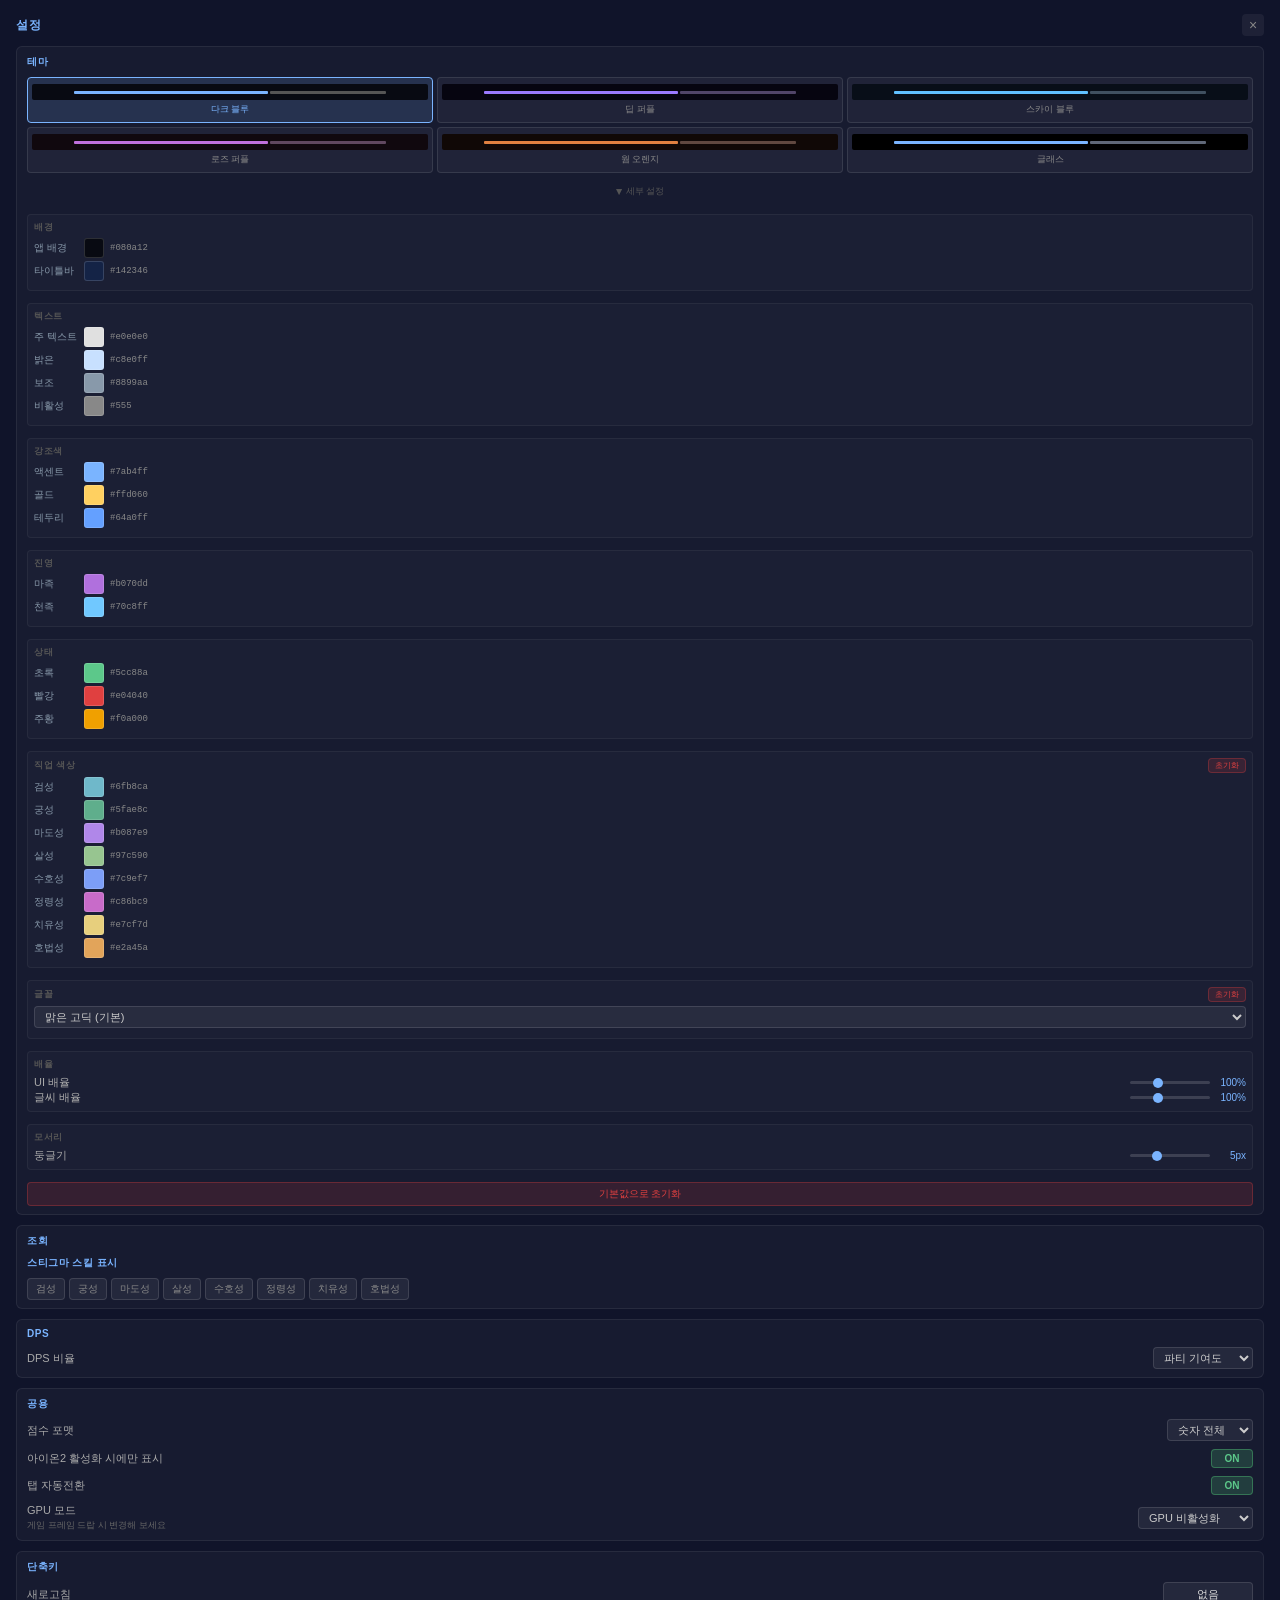
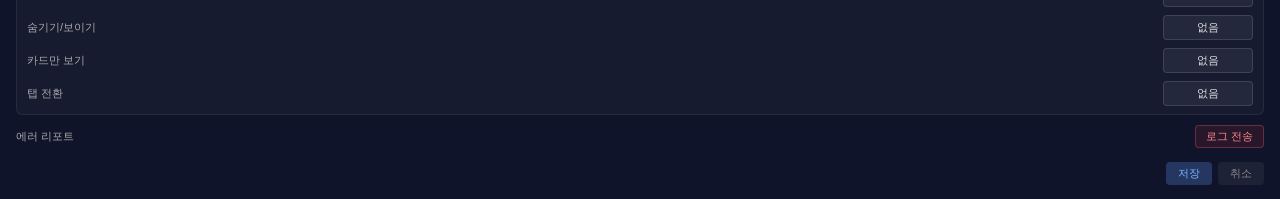
==== commit 4ce46c7f: "Add standalone overlay UI and fix missing runtime dependencies - Add overlay.html: self-contained DP" ====
--- a/Aion2DPSViewer/settings.html
+++ b/Aion2DPSViewer/settings.html
@@ -3,11 +3,6 @@
 <head>
 <meta charset="utf-8">
 <style>
-@font-face { font-family: 'LINE Seed Sans KR'; font-weight: 400; src: url('https://a2viewer.local/fonts/LINESeedKR-Rg.woff2') format('woff2'); font-display: swap; }
-@font-face { font-family: 'LINE Seed Sans KR'; font-weight: 700; src: url('https://a2viewer.local/fonts/LINESeedKR-Bd.woff2') format('woff2'); font-display: swap; }
-@font-face { font-family: 'Orbit'; font-weight: 400; src: url('https://a2viewer.local/fonts/Orbit-Regular.woff2') format('woff2'); font-display: swap; }
-@font-face { font-family: 'Gmarket Sans'; font-weight: 500; src: url('https://a2viewer.local/fonts/GmarketSans-Medium.woff2') format('woff2'); font-display: swap; }
-@font-face { font-family: 'Gmarket Sans'; font-weight: 700; src: url('https://a2viewer.local/fonts/GmarketSans-Bold.woff2') format('woff2'); font-display: swap; }
 * { margin: 0; padding: 0; box-sizing: border-box; }
 html { font-size: 11px; }
 body {
@@ -540,10 +535,6 @@
         <option value="on">GPU 가속 사용</option>
       </select>
     </div>
-    <div class="row">
-      <label>웹 연동 기기등록<button class="guide-btn" onclick="window.open('https://a2viewer.co.kr/guide','_blank')">?</button><span class="hint">전투 기록을 웹에서 조회</span></label>
-      <button class="link-btn" id="copyLinkBtn" onclick="copyLink()">링크 복사</button>
-    </div>
   </div>
 
   <!-- 단축키 -->
@@ -620,7 +611,6 @@
   fontScale: S.fontScale ?? 100,
   trackedSkills: S.trackedSkills ? JSON.parse(JSON.stringify(S.trackedSkills)) : {},
   autoTabSwitch: S.autoTabSwitch ?? true,
-  uploaderId: S.uploaderId || '',
   dpsPercentMode: S.dpsPercentMode || 'party',
   scoreFormat: S.scoreFormat || 'full',
   dpsTimeMode: 'wallclock',
@@ -678,15 +668,6 @@
 }
 function changeGpuMode(val) {
   state.gpuMode = val;
-}
-
-function copyLink() {
-  if (!state.uploaderId) return;
-  var url = 'https://a2viewer.co.kr/link#uid=' + state.uploaderId;
-  msg({type:'copy-to-clipboard', data: url});
-  var btn = document.getElementById('copyLinkBtn');
-  btn.textContent = '복사됨!';
-  setTimeout(function() { btn.textContent = '링크 복사'; }, 2000);
 }
 
 // Shortcuts
